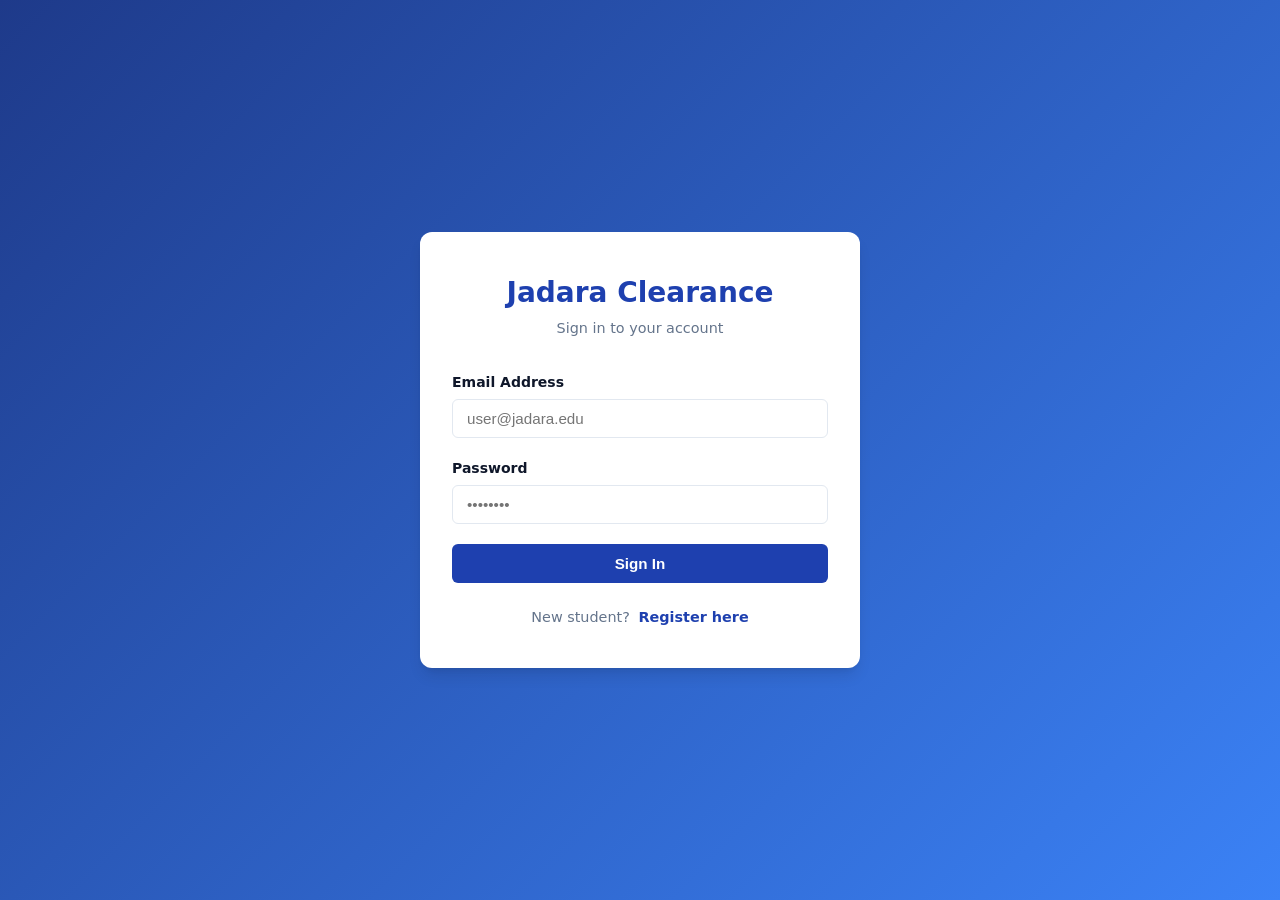
==== frontend/index.html @ dbe35f6b "Initial commit - Jadara Clearance System ASP.NET Core API & Frontend" ====
<!DOCTYPE html>
<html lang="en">
<head>
    <meta charset="UTF-8">
    <meta name="viewport" content="width=device-width, initial-scale=1.0">
    <title>Login — Jadara Clearance System</title>
    <link rel="stylesheet" href="css/style.css">
</head>
<body>
    <div class="auth-wrapper">
        <div class="auth-card">
            <div class="auth-header">
                <h1>Jadara Clearance</h1>
                <p>Sign in to your account</p>
            </div>

            <div id="loginAlert" class="alert alert-danger"></div>

            <form id="loginForm" action="javascript:void(0);" onsubmit="return false;" novalidate>
                <div class="form-group">
                    <label for="email">Email Address</label>
                    <input type="email" id="email" class="form-control" placeholder="user@jadara.edu" required>
                    <div class="invalid-feedback">Please enter a valid email address.</div>
                </div>

                <div class="form-group">
                    <label for="password">Password</label>
                    <input type="password" id="password" class="form-control" placeholder="••••••••" required>
                    <div class="invalid-feedback">Password is required.</div>
                </div>

                <button type="submit" id="loginSubmitBtn" class="btn btn-primary btn-block">
                    Sign In
                </button>
            </form>

            <div style="text-align: center; margin-top: 1.5rem; font-size: 0.9rem;">
                <span style="color: var(--color-text-muted);">New student?</span>
                <a href="register.html" style="color: var(--color-primary); font-weight: 600; text-decoration: none; margin-left: 0.25rem;">
                    Register here
                </a>
            </div>
        </div>
    </div>

    <!-- Scripts -->
    <script src="js/config.js"></script>
    <script src="js/api.js"></script>
    <script src="js/guard.js"></script>
    <script src="js/auth.js"></script>
</body>
</html>
---- frontend/css/style.css ----
/* ==========================================================================
   Jadara Clearance System — Design System & Stylesheet
   ========================================================================== */

:root {
    --color-primary: #1e40af;
    --color-primary-hover: #1d4ed8;
    --color-primary-light: #eff6ff;
    --color-secondary: #475569;
    --color-secondary-hover: #334155;
    
    --color-success: #15803d;
    --color-success-bg: #f0fdf4;
    --color-warning: #b45309;
    --color-warning-bg: #fffbeb;
    --color-danger: #b91c1c;
    --color-danger-bg: #fef2f2;
    --color-info: #0284c7;
    --color-info-bg: #f0f9ff;

    --color-bg: #f8fafc;
    --color-surface: #ffffff;
    --color-border: #e2e8f0;
    --color-text-main: #0f172a;
    --color-text-muted: #64748b;

    --radius-sm: 0.375rem;
    --radius-md: 0.5rem;
    --radius-lg: 0.75rem;
    --shadow-sm: 0 1px 2px 0 rgb(0 0 0 / 0.05);
    --shadow-md: 0 4px 6px -1px rgb(0 0 0 / 0.1), 0 2px 4px -2px rgb(0 0 0 / 0.1);
    --shadow-lg: 0 10px 15px -3px rgb(0 0 0 / 0.1), 0 4px 6px -4px rgb(0 0 0 / 0.1);

    --font-family: system-ui, -apple-system, BlinkMacSystemFont, 'Segoe UI', Roboto, Oxygen, Ubuntu, Cantarell, sans-serif;
}

* {
    box-sizing: border-box;
    margin: 0;
    padding: 0;
}

body {
    font-family: var(--font-family);
    background-color: var(--color-bg);
    color: var(--color-text-main);
    line-height: 1.5;
    min-height: 100vh;
    display: flex;
    flex-direction: column;
}

/* Header & Navbar */
.navbar {
    background-color: var(--color-surface);
    border-bottom: 1px solid var(--color-border);
    padding: 1rem 2rem;
    display: flex;
    justify-content: space-between;
    align-items: center;
    box-shadow: var(--shadow-sm);
}

.navbar-brand {
    font-size: 1.25rem;
    font-weight: 700;
    color: var(--color-primary);
    display: flex;
    align-items: center;
    gap: 0.5rem;
    text-decoration: none;
}

.navbar-user {
    display: flex;
    align-items: center;
    gap: 1rem;
}

.user-info {
    text-align: right;
}

.user-name {
    font-weight: 600;
    font-size: 0.95rem;
}

.user-role {
    font-size: 0.8rem;
    color: var(--color-text-muted);
}

/* Layout Container */
.container {
    width: 100%;
    max-width: 1200px;
    margin: 2rem auto;
    padding: 0 1rem;
    flex: 1;
}

/* Auth Center Container */
.auth-wrapper {
    min-height: 100vh;
    display: flex;
    align-items: center;
    justify-content: center;
    padding: 1.5rem;
    background: linear-gradient(135deg, #1e3a8a 0%, #3b82f6 100%);
}

.auth-card {
    background: var(--color-surface);
    border-radius: var(--radius-lg);
    box-shadow: var(--shadow-lg);
    width: 100%;
    max-width: 440px;
    padding: 2.5rem 2rem;
}

.auth-header {
    text-align: center;
    margin-bottom: 2rem;
}

.auth-header h1 {
    font-size: 1.75rem;
    color: var(--color-primary);
    font-weight: 700;
}

.auth-header p {
    color: var(--color-text-muted);
    font-size: 0.9rem;
    margin-top: 0.25rem;
}

/* Card */
.card {
    background: var(--color-surface);
    border: 1px solid var(--color-border);
    border-radius: var(--radius-md);
    box-shadow: var(--shadow-sm);
    padding: 1.5rem;
    margin-bottom: 1.5rem;
}

.card-title {
    font-size: 1.15rem;
    font-weight: 600;
    margin-bottom: 1rem;
    color: var(--color-text-main);
    display: flex;
    justify-content: space-between;
    align-items: center;
}

/* Forms */
.form-group {
    margin-bottom: 1.25rem;
}

.form-group label {
    display: block;
    font-size: 0.875rem;
    font-weight: 600;
    margin-bottom: 0.375rem;
    color: var(--color-text-main);
}

.form-control {
    width: 100%;
    padding: 0.625rem 0.875rem;
    font-size: 0.95rem;
    border: 1px solid var(--color-border);
    border-radius: var(--radius-sm);
    background-color: var(--color-surface);
    transition: border-color 0.2s, box-shadow 0.2s;
}

.form-control:focus {
    outline: none;
    border-color: var(--color-primary);
    box-shadow: 0 0 0 3px rgba(30, 64, 175, 0.15);
}

.invalid-feedback {
    color: var(--color-danger);
    font-size: 0.8rem;
    margin-top: 0.25rem;
    display: none;
}

.form-control.is-invalid {
    border-color: var(--color-danger);
}

.form-control.is-invalid + .invalid-feedback {
    display: block;
}

/* Buttons */
.btn {
    display: inline-flex;
    align-items: center;
    justify-content: center;
    padding: 0.625rem 1.25rem;
    font-size: 0.95rem;
    font-weight: 600;
    border-radius: var(--radius-sm);
    border: 1px solid transparent;
    cursor: pointer;
    transition: all 0.2s ease-in-out;
    text-decoration: none;
    gap: 0.5rem;
}

.btn:disabled {
    opacity: 0.6;
    cursor: not-allowed;
}

.btn-primary {
    background-color: var(--color-primary);
    color: #ffffff;
}

.btn-primary:hover:not(:disabled) {
    background-color: var(--color-primary-hover);
}

.btn-secondary {
    background-color: var(--color-secondary);
    color: #ffffff;
}

.btn-secondary:hover:not(:disabled) {
    background-color: var(--color-secondary-hover);
}

.btn-danger {
    background-color: var(--color-danger);
    color: #ffffff;
}

.btn-danger:hover:not(:disabled) {
    background-color: #991b1b;
}

.btn-success {
    background-color: var(--color-success);
    color: #ffffff;
}

.btn-success:hover:not(:disabled) {
    background-color: #166534;
}

.btn-outline {
    background-color: transparent;
    border-color: var(--color-border);
    color: var(--color-text-main);
}

.btn-outline:hover:not(:disabled) {
    background-color: var(--color-bg);
}

.btn-block {
    width: 100%;
}

.btn-sm {
    padding: 0.375rem 0.75rem;
    font-size: 0.85rem;
}

/* Badges */
.badge {
    display: inline-block;
    padding: 0.25rem 0.75rem;
    font-size: 0.75rem;
    font-weight: 700;
    border-radius: 9999px;
    text-transform: uppercase;
    letter-spacing: 0.05em;
}

.badge-pending, .badge-warning {
    background-color: var(--color-warning-bg);
    color: var(--color-warning);
    border: 1px solid #fde68a;
}

.badge-completed, .badge-approved, .badge-success {
    background-color: var(--color-success-bg);
    color: var(--color-success);
    border: 1px solid #bbf7d0;
}

.badge-rejected, .badge-danger {
    background-color: var(--color-danger-bg);
    color: var(--color-danger);
    border: 1px solid #fecaca;
}

/* Alert Boxes */
.alert {
    padding: 0.875rem 1rem;
    border-radius: var(--radius-sm);
    margin-bottom: 1rem;
    font-size: 0.9rem;
    display: none;
}

.alert-danger {
    background-color: var(--color-danger-bg);
    color: var(--color-danger);
    border: 1px solid #fecaca;
}

.alert-success {
    background-color: var(--color-success-bg);
    color: var(--color-success);
    border: 1px solid #bbf7d0;
}

.alert-info {
    background-color: var(--color-info-bg);
    color: var(--color-info);
    border: 1px solid #bae6fd;
}

/* Table */
.table-responsive {
    width: 100%;
    overflow-x: auto;
}

.table {
    width: 100%;
    border-collapse: collapse;
    margin-top: 0.5rem;
    font-size: 0.9rem;
}

.table th, .table td {
    padding: 0.75rem 1rem;
    text-align: left;
    border-bottom: 1px solid var(--color-border);
}

.table th {
    background-color: var(--color-bg);
    font-weight: 600;
    color: var(--color-text-muted);
}

.table tbody tr:hover {
    background-color: #f1f5f9;
}

/* Progress Stepper */
.stepper {
    display: flex;
    flex-direction: column;
    gap: 1rem;
    margin-top: 1rem;
}

.step-card {
    display: flex;
    align-items: center;
    justify-content: space-between;
    padding: 1rem 1.25rem;
    background: var(--color-surface);
    border: 1px solid var(--color-border);
    border-radius: var(--radius-sm);
    box-shadow: var(--shadow-sm);
}

.step-info {
    display: flex;
    flex-direction: column;
}

.step-dept {
    font-weight: 700;
    font-size: 1rem;
}

.step-meta {
    font-size: 0.8rem;
    color: var(--color-text-muted);
    margin-top: 0.25rem;
}

/* Modal */
.modal-backdrop {
    position: fixed;
    top: 0;
    left: 0;
    width: 100vw;
    height: 100vh;
    background: rgba(15, 23, 42, 0.5);
    display: none;
    align-items: center;
    justify-content: center;
    z-index: 1000;
}

.modal-backdrop.active {
    display: flex;
}

.modal-content {
    background: var(--color-surface);
    border-radius: var(--radius-md);
    box-shadow: var(--shadow-lg);
    width: 100%;
    max-width: 500px;
    padding: 1.5rem;
    position: relative;
}

.modal-header {
    display: flex;
    justify-content: space-between;
    align-items: center;
    margin-bottom: 1rem;
    border-bottom: 1px solid var(--color-border);
    padding-bottom: 0.75rem;
}

.modal-title {
    font-size: 1.15rem;
    font-weight: 700;
}

.modal-close {
    background: none;
    border: none;
    font-size: 1.5rem;
    cursor: pointer;
    color: var(--color-text-muted);
}

.modal-footer {
    display: flex;
    justify-content: flex-end;
    gap: 0.75rem;
    margin-top: 1.5rem;
    padding-top: 0.75rem;
    border-top: 1px solid var(--color-border);
}

/* Toast */
.toast-container {
    position: fixed;
    bottom: 1.5rem;
    right: 1.5rem;
    z-index: 1100;
    display: flex;
    flex-direction: column;
    gap: 0.5rem;
}

.toast {
    background: var(--color-text-main);
    color: #ffffff;
    padding: 0.75rem 1.25rem;
    border-radius: var(--radius-sm);
    box-shadow: var(--shadow-md);
    font-size: 0.9rem;
    animation: fadeIn 0.3s ease;
}

/* Filter Bar */
.filter-bar {
    display: flex;
    flex-wrap: wrap;
    gap: 1rem;
    align-items: flex-end;
    margin-bottom: 1.5rem;
    background: var(--color-surface);
    padding: 1rem;
    border: 1px solid var(--color-border);
    border-radius: var(--radius-md);
}

.filter-group {
    flex: 1;
    min-width: 150px;
}

.filter-group label {
    font-size: 0.8rem;
    font-weight: 600;
    display: block;
    margin-bottom: 0.25rem;
}

/* Pagination */
.pagination {
    display: flex;
    justify-content: space-between;
    align-items: center;
    margin-top: 1.5rem;
}

.pagination-info {
    font-size: 0.875rem;
    color: var(--color-text-muted);
}

.pagination-controls {
    display: flex;
    gap: 0.5rem;
}

/* Loading Spinner */
.spinner {
    width: 1rem;
    height: 1rem;
    border: 2px solid rgba(255, 255, 255, 0.3);
    border-radius: 50%;
    border-top-color: #ffffff;
    animation: spin 0.8s linear infinite;
}

@keyframes spin {
    to { transform: rotate(360deg); }
}

@keyframes fadeIn {
    from { opacity: 0; transform: translateY(10px); }
    to { opacity: 1; transform: translateY(0); }
}

/* Responsive Media Queries */
@media (max-width: 768px) {
    .navbar {
        padding: 1rem;
        flex-direction: column;
        gap: 0.75rem;
        text-align: center;
    }
    .user-info {
        text-align: center;
    }
    .filter-bar {
        flex-direction: column;
        align-items: stretch;
    }
    .table-responsive {
        border: 0;
    }
}
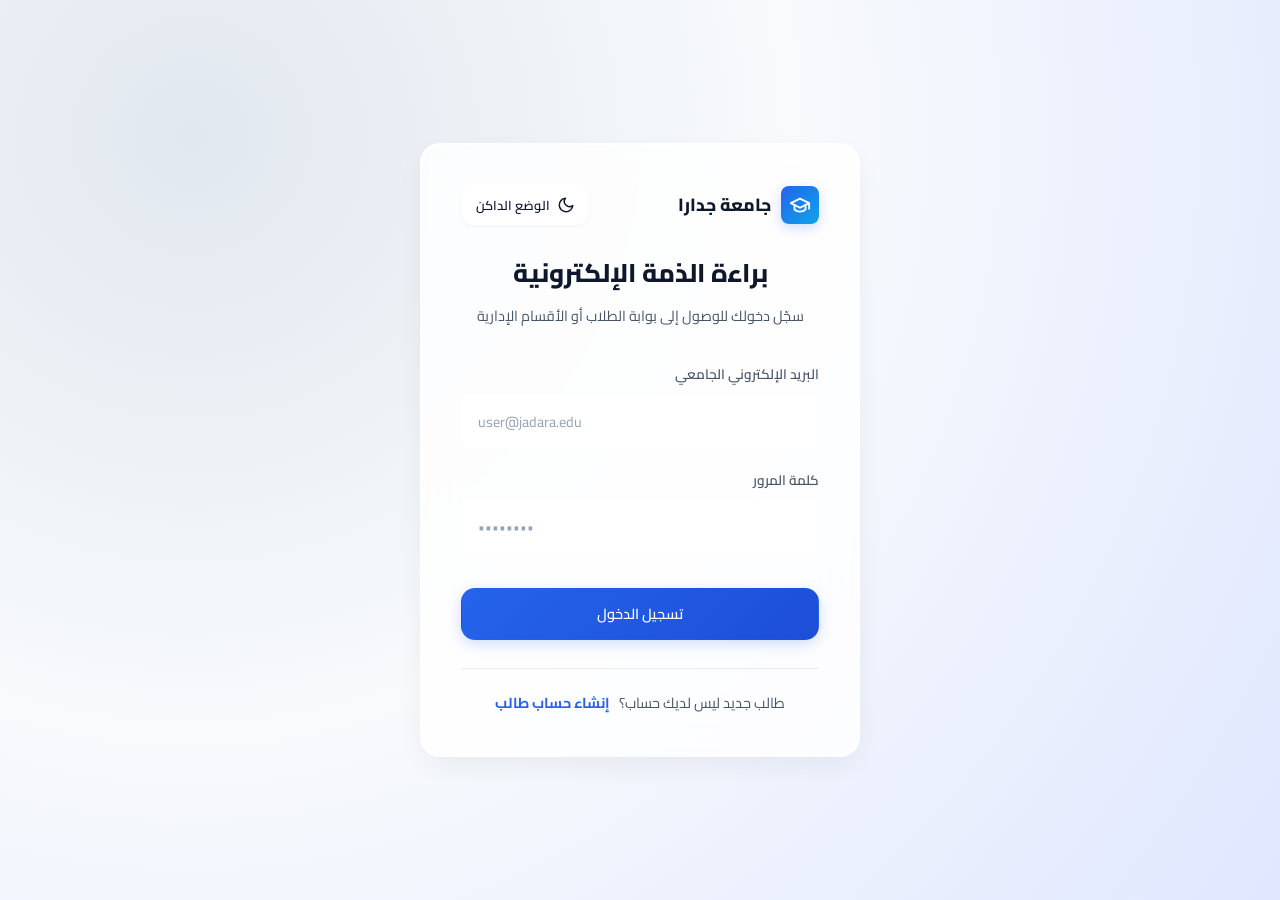
==== commit 1e710d73: "Implement enterprise security hardening, Rate Limiting, OWASP headers, and Glassmorphic UI Design Sy" ====
--- a/frontend/index.html
+++ b/frontend/index.html
@@ -1,43 +1,59 @@
 <!DOCTYPE html>
-<html lang="en">
+<html lang="ar" dir="rtl">
 <head>
     <meta charset="UTF-8">
     <meta name="viewport" content="width=device-width, initial-scale=1.0">
-    <title>Login — Jadara Clearance System</title>
+    <title>تسجيل الدخول — نظام براءة الذمة المركزية | جامعة جدارا</title>
     <link rel="stylesheet" href="css/style.css">
+    <script src="js/theme.js"></script>
 </head>
 <body>
     <div class="auth-wrapper">
         <div class="auth-card">
-            <div class="auth-header">
-                <h1>Jadara Clearance</h1>
-                <p>Sign in to your account</p>
+            <div style="display: flex; justify-content: space-between; align-items: center; margin-bottom: 1.5rem;">
+                <div style="display: flex; align-items: center; gap: 0.65rem;">
+                    <div class="brand-icon">
+                        <svg width="22" height="22" viewBox="0 0 24 24" fill="none" stroke="currentColor" stroke-width="2" stroke-linecap="round" stroke-linejoin="round">
+                            <path d="M22 10v6M2 10l10-5 10 5-10 5z"></path>
+                            <path d="M6 12v5c3 3 9 3 12 0v-5"></path>
+                        </svg>
+                    </div>
+                    <span style="font-weight: 800; font-size: 1.1rem; color: var(--text-main);">جامعة جدارا</span>
+                </div>
+                <button type="button" class="theme-toggle-btn" onclick="window.toggleTheme()">
+                    <!-- Updated by theme.js -->
+                </button>
             </div>
 
-            <div id="loginAlert" class="alert alert-danger"></div>
+            <div class="auth-header">
+                <h1 class="auth-title">براءة الذمة الإلكترونية</h1>
+                <p class="auth-subtitle">سجّل دخولك للوصول إلى بوابة الطلاب أو الأقسام الإدارية</p>
+            </div>
+
+            <div id="loginAlert" style="display: none; padding: 0.85rem; border-radius: var(--radius-sm); margin-bottom: 1.25rem; font-size: 0.88rem; font-weight: 600;" class="badge-danger"></div>
 
             <form id="loginForm" action="javascript:void(0);" onsubmit="return false;" novalidate>
                 <div class="form-group">
-                    <label for="email">Email Address</label>
-                    <input type="email" id="email" class="form-control" placeholder="user@jadara.edu" required>
-                    <div class="invalid-feedback">Please enter a valid email address.</div>
+                    <label for="email">البريد الإلكتروني الجامعي</label>
+                    <input type="email" id="email" class="form-control" placeholder="user@jadara.edu" required autocomplete="email" style="direction: ltr; text-align: left;">
+                    <div class="invalid-feedback" style="display: none; color: var(--danger-text); font-size: 0.8rem; margin-top: 0.25rem;">يرجى إدخال بريد إلكتروني صحيح.</div>
                 </div>
 
                 <div class="form-group">
-                    <label for="password">Password</label>
-                    <input type="password" id="password" class="form-control" placeholder="••••••••" required>
-                    <div class="invalid-feedback">Password is required.</div>
+                    <label for="password">كلمة المرور</label>
+                    <input type="password" id="password" class="form-control" placeholder="••••••••" required autocomplete="current-password" style="direction: ltr; text-align: left;">
+                    <div class="invalid-feedback" style="display: none; color: var(--danger-text); font-size: 0.8rem; margin-top: 0.25rem;">كلمة المرور مطلوبة.</div>
                 </div>
 
-                <button type="submit" id="loginSubmitBtn" class="btn btn-primary btn-block">
-                    Sign In
+                <button type="submit" id="loginSubmitBtn" class="btn btn-primary" style="width: 100%; margin-top: 1rem;">
+                    تسجيل الدخول
                 </button>
             </form>
 
-            <div style="text-align: center; margin-top: 1.5rem; font-size: 0.9rem;">
-                <span style="color: var(--color-text-muted);">New student?</span>
-                <a href="register.html" style="color: var(--color-primary); font-weight: 600; text-decoration: none; margin-left: 0.25rem;">
-                    Register here
+            <div style="text-align: center; margin-top: 1.75rem; font-size: 0.9rem; border-top: 1px solid var(--glass-border-subtle); padding-top: 1.25rem;">
+                <span style="color: var(--text-muted);">طالب جديد ليس لديك حساب؟</span>
+                <a href="register.html" style="color: var(--primary); font-weight: 700; text-decoration: none; margin-right: 0.35rem;">
+                    إنشاء حساب طالب
                 </a>
             </div>
         </div>
--- a/frontend/css/style.css
+++ b/frontend/css/style.css
@@ -1,122 +1,660 @@
 /* ==========================================================================
-   Jadara Clearance System — Design System & Stylesheet
+   JADARA CLEARANCE SYSTEM — ENTERPRISE DESIGN SYSTEM (نظام براءة الذمة المركزية)
+   Version: 3.0.0 (Production-Ready, Soft Glassmorphism, Dark/Light Mode)
    ========================================================================== */
 
+/* 1. TYPOGRAPHY & EXTERNAL FONTS */
+@import url('https://fonts.googleapis.com/css2?family=Cairo:wght@400;500;600;700;800&family=Inter:wght@400;500;600;700&display=swap');
+
+/* 2. DESIGN TOKENS & THEMING (CSS VARIABLES) */
 :root {
-    --color-primary: #1e40af;
-    --color-primary-hover: #1d4ed8;
-    --color-primary-light: #eff6ff;
-    --color-secondary: #475569;
-    --color-secondary-hover: #334155;
+    /* Color Palette - Light Mode */
+    --primary: #2563eb;
+    --primary-hover: #1d4ed8;
+    --primary-glow: rgba(37, 99, 235, 0.22);
+    --primary-surface: rgba(37, 99, 235, 0.06);
     
-    --color-success: #15803d;
-    --color-success-bg: #f0fdf4;
-    --color-warning: #b45309;
-    --color-warning-bg: #fffbeb;
-    --color-danger: #b91c1c;
-    --color-danger-bg: #fef2f2;
-    --color-info: #0284c7;
-    --color-info-bg: #f0f9ff;
-
-    --color-bg: #f8fafc;
-    --color-surface: #ffffff;
-    --color-border: #e2e8f0;
-    --color-text-main: #0f172a;
-    --color-text-muted: #64748b;
-
-    --radius-sm: 0.375rem;
-    --radius-md: 0.5rem;
-    --radius-lg: 0.75rem;
-    --shadow-sm: 0 1px 2px 0 rgb(0 0 0 / 0.05);
-    --shadow-md: 0 4px 6px -1px rgb(0 0 0 / 0.1), 0 2px 4px -2px rgb(0 0 0 / 0.1);
-    --shadow-lg: 0 10px 15px -3px rgb(0 0 0 / 0.1), 0 4px 6px -4px rgb(0 0 0 / 0.1);
-
-    --font-family: system-ui, -apple-system, BlinkMacSystemFont, 'Segoe UI', Roboto, Oxygen, Ubuntu, Cantarell, sans-serif;
-}
-
-* {
+    --secondary: #0ea5e9;
+    --secondary-hover: #0284c7;
+
+    /* Neutrals & Surfaces */
+    --bg-base: #f8fafc;
+    --bg-gradient: radial-gradient(circle at 15% 15%, #e2e8f0 0%, #f8fafc 45%, #e0e7ff 100%);
+    --glass-bg: rgba(255, 255, 255, 0.78);
+    --glass-card: rgba(255, 255, 255, 0.82);
+    --glass-card-hover: rgba(255, 255, 255, 0.94);
+    --glass-border: rgba(255, 255, 255, 0.95);
+    --glass-border-subtle: rgba(203, 213, 225, 0.45);
+    
+    /* Typography Colors */
+    --text-main: #0f172a;
+    --text-muted: #475569;
+    --text-subtle: #94a3b8;
+    
+    /* Semantic Badges & States */
+    --success-bg: rgba(16, 185, 129, 0.12);
+    --success-text: #059669;
+    --success-border: rgba(16, 185, 129, 0.3);
+
+    --danger-bg: rgba(239, 68, 68, 0.12);
+    --danger-text: #dc2626;
+    --danger-border: rgba(239, 68, 68, 0.3);
+
+    --warning-bg: rgba(245, 158, 11, 0.12);
+    --warning-text: #d97706;
+    --warning-border: rgba(245, 158, 11, 0.3);
+
+    /* Elevations & Shadows */
+    --shadow-sm: 0 2px 4px rgba(15, 23, 42, 0.04);
+    --shadow-glass: 0 10px 30px -5px rgba(15, 23, 42, 0.07), 0 0 0 1px rgba(255, 255, 255, 0.6) inset;
+    --shadow-lg: 0 20px 35px -10px rgba(15, 23, 42, 0.12);
+
+    /* Dimensions */
+    --radius-sm: 8px;
+    --radius-md: 14px;
+    --radius-lg: 20px;
+    --sidebar-width: 270px;
+    --glass-blur: blur(16px);
+}
+
+/* Dark Mode Tokens */
+[data-theme="dark"] {
+    --primary: #3b82f6;
+    --primary-hover: #60a5fa;
+    --primary-glow: rgba(59, 130, 246, 0.35);
+    --primary-surface: rgba(59, 130, 246, 0.12);
+
+    --secondary: #38bdf8;
+    --secondary-hover: #7dd3fc;
+
+    /* Dark Neutrals & Surfaces */
+    --bg-base: #090d16;
+    --bg-gradient: radial-gradient(circle at 10% 10%, #172554 0%, #090d16 50%, #030712 100%);
+    --glass-bg: rgba(15, 23, 42, 0.82);
+    --glass-card: rgba(17, 24, 39, 0.78);
+    --glass-card-hover: rgba(30, 41, 59, 0.88);
+    --glass-border: rgba(255, 255, 255, 0.12);
+    --glass-border-subtle: rgba(255, 255, 255, 0.06);
+
+    /* Dark Typography */
+    --text-main: #f8fafc;
+    --text-muted: #cbd5e1;
+    --text-subtle: #64748b;
+
+    /* Dark Semantic States */
+    --success-bg: rgba(16, 185, 129, 0.18);
+    --success-text: #34d399;
+    --success-border: rgba(16, 185, 129, 0.35);
+
+    --danger-bg: rgba(239, 68, 68, 0.18);
+    --danger-text: #f87171;
+    --danger-border: rgba(239, 68, 68, 0.35);
+
+    --warning-bg: rgba(245, 158, 11, 0.18);
+    --warning-text: #fbbf24;
+    --warning-border: rgba(245, 158, 11, 0.35);
+
+    /* Dark Shadows */
+    --shadow-sm: 0 2px 4px rgba(0, 0, 0, 0.4);
+    --shadow-glass: 0 12px 36px -4px rgba(0, 0, 0, 0.5), 0 0 0 1px rgba(255, 255, 255, 0.08) inset;
+    --shadow-lg: 0 25px 45px -12px rgba(0, 0, 0, 0.7);
+}
+
+/* 3. BASE RESET & ACCESSIBILITY */
+*, *::before, *::after {
     box-sizing: border-box;
     margin: 0;
     padding: 0;
 }
 
+html {
+    font-size: 16px;
+    scroll-behavior: smooth;
+}
+
 body {
-    font-family: var(--font-family);
-    background-color: var(--color-bg);
-    color: var(--color-text-main);
-    line-height: 1.5;
+    background: var(--bg-base);
+    background-image: var(--bg-gradient);
+    background-attachment: fixed;
+    color: var(--text-main);
+    font-family: 'Cairo', 'Inter', system-ui, -apple-system, sans-serif;
     min-height: 100vh;
     display: flex;
     flex-direction: column;
-}
-
-/* Header & Navbar */
+    direction: rtl; /* Arabic-first university system */
+    text-align: right;
+    -webkit-font-smoothing: antialiased;
+    -moz-osx-font-smoothing: grayscale;
+    transition: background-color 0.3s ease, color 0.3s ease;
+}
+
+/* Focus states for keyboard navigation */
+a:focus-visible, button:focus-visible, input:focus-visible, select:focus-visible {
+    outline: 2px solid var(--primary);
+    outline-offset: 3px;
+}
+
+/* 4. MODERN GLASSMORPHIC NAVBAR */
 .navbar {
-    background-color: var(--color-surface);
-    border-bottom: 1px solid var(--color-border);
-    padding: 1rem 2rem;
+    background: var(--glass-bg);
+    backdrop-filter: var(--glass-blur);
+    -webkit-backdrop-filter: var(--glass-blur);
+    border-bottom: 1px solid var(--glass-border);
+    padding: 0.85rem 2rem;
     display: flex;
     justify-content: space-between;
     align-items: center;
+    position: sticky;
+    top: 0;
+    z-index: 50;
     box-shadow: var(--shadow-sm);
+    transition: all 0.3s ease;
 }
 
 .navbar-brand {
+    display: flex;
+    align-items: center;
+    gap: 0.75rem;
+    font-weight: 800;
     font-size: 1.25rem;
+    color: var(--text-main);
+    text-decoration: none;
+    transition: transform 0.2s ease;
+}
+
+.navbar-brand:hover {
+    transform: translateY(-1px);
+}
+
+.brand-icon {
+    width: 38px;
+    height: 38px;
+    background: linear-gradient(135deg, var(--primary) 0%, var(--secondary) 100%);
+    border-radius: var(--radius-sm);
+    display: flex;
+    align-items: center;
+    justify-content: center;
+    color: #ffffff;
+    box-shadow: 0 4px 12px var(--primary-glow);
+}
+
+.user-info-bar {
+    display: flex;
+    align-items: center;
+    gap: 1.25rem;
+}
+
+.user-details {
+    display: flex;
+    flex-direction: column;
+    align-items: flex-end;
+}
+
+.user-name {
     font-weight: 700;
-    color: var(--color-primary);
-    display: flex;
-    align-items: center;
+    font-size: 0.9rem;
+    color: var(--text-main);
+}
+
+.user-role {
+    font-size: 0.75rem;
+    color: var(--text-subtle);
+    font-weight: 500;
+}
+
+/* Theme Toggle Button */
+.theme-toggle-btn {
+    background: var(--glass-card);
+    border: 1px solid var(--glass-border);
+    color: var(--text-main);
+    padding: 0.45rem 0.85rem;
+    border-radius: var(--radius-md);
+    cursor: pointer;
+    font-family: inherit;
+    font-size: 0.8rem;
+    font-weight: 600;
+    display: inline-flex;
+    align-items: center;
+    gap: 0.45rem;
+    transition: all 0.25s cubic-bezier(0.4, 0, 0.2, 1);
+    box-shadow: var(--shadow-sm);
+}
+
+.theme-toggle-btn:hover {
+    background: var(--primary-surface);
+    border-color: var(--primary);
+    transform: translateY(-1px);
+}
+
+/* 5. APPLICATION LAYOUT */
+.app-layout {
+    display: grid;
+    grid-template-columns: var(--sidebar-width) 1fr;
+    flex: 1;
+    min-height: calc(100vh - 65px);
+}
+
+.sidebar {
+    background: var(--glass-bg);
+    backdrop-filter: var(--glass-blur);
+    -webkit-backdrop-filter: var(--glass-blur);
+    border-left: 1px solid var(--glass-border);
+    padding: 1.75rem 1.25rem;
+    display: flex;
+    flex-direction: column;
+    gap: 1.5rem;
+}
+
+.nav-list {
+    list-style: none;
+    display: flex;
+    flex-direction: column;
+    gap: 0.45rem;
+}
+
+.nav-link {
+    display: flex;
+    align-items: center;
+    gap: 0.85rem;
+    padding: 0.8rem 1.1rem;
+    border-radius: var(--radius-md);
+    color: var(--text-muted);
+    text-decoration: none;
+    font-weight: 600;
+    font-size: 0.9rem;
+    cursor: pointer;
+    transition: all 0.25s cubic-bezier(0.4, 0, 0.2, 1);
+    border: 1px solid transparent;
+}
+
+.nav-link:hover:not(.active) {
+    background: var(--primary-surface);
+    color: var(--primary);
+    border-color: var(--glass-border-subtle);
+    transform: translateX(-3px);
+}
+
+.nav-link.active {
+    background: linear-gradient(135deg, var(--primary) 0%, var(--secondary) 100%);
+    color: #ffffff;
+    box-shadow: 0 4px 15px var(--primary-glow);
+    border-color: transparent;
+}
+
+.main-content {
+    padding: 2.25rem;
+    overflow-y: auto;
+}
+
+/* 6. GLASSMORPHIC CARDS & SECTIONS */
+.card {
+    background: var(--glass-card);
+    backdrop-filter: var(--glass-blur);
+    -webkit-backdrop-filter: var(--glass-blur);
+    border: 1px solid var(--glass-border);
+    border-radius: var(--radius-lg);
+    padding: 1.75rem;
+    box-shadow: var(--shadow-glass);
+    margin-bottom: 1.75rem;
+    transition: all 0.3s cubic-bezier(0.4, 0, 0.2, 1);
+}
+
+.card:hover {
+    box-shadow: var(--shadow-lg);
+    border-color: rgba(255, 255, 255, 0.3);
+}
+
+.card-header {
+    display: flex;
+    justify-content: space-between;
+    align-items: center;
+    margin-bottom: 1.25rem;
+    border-bottom: 1px solid var(--glass-border-subtle);
+    padding-bottom: 0.85rem;
+}
+
+.card-title {
+    font-size: 1.15rem;
+    font-weight: 700;
+    color: var(--text-main);
+    display: flex;
+    align-items: center;
+    gap: 0.6rem;
+}
+
+.card-subtitle {
+    font-size: 0.85rem;
+    color: var(--text-muted);
+}
+
+/* 7. DATA TABLES & RESPONSIVE DATA CARDS */
+.table-wrapper {
+    width: 100%;
+    overflow-x: auto;
+    border-radius: var(--radius-md);
+    border: 1px solid var(--glass-border-subtle);
+}
+
+table.data-table {
+    width: 100%;
+    border-collapse: separate;
+    border-spacing: 0;
+    text-align: right;
+    font-size: 0.9rem;
+}
+
+table.data-table th {
+    background: var(--primary-surface);
+    color: var(--text-muted);
+    font-weight: 700;
+    padding: 1rem 1.25rem;
+    border-bottom: 1px solid var(--glass-border);
+    white-space: nowrap;
+}
+
+table.data-table td {
+    padding: 1rem 1.25rem;
+    border-bottom: 1px solid var(--glass-border-subtle);
+    color: var(--text-main);
+    transition: background 0.15s ease;
+}
+
+table.data-table tbody tr:last-child td {
+    border-bottom: none;
+}
+
+table.data-table tbody tr:hover td {
+    background: var(--primary-surface);
+}
+
+/* 8. FORM ELEMENTS & INTERACTION */
+.form-group {
+    display: flex;
+    flex-direction: column;
+    gap: 0.45rem;
+    margin-bottom: 1.2rem;
+}
+
+.form-group label {
+    font-size: 0.85rem;
+    font-weight: 600;
+    color: var(--text-muted);
+}
+
+.form-control {
+    background: var(--glass-card);
+    border: 1px solid var(--glass-border);
+    border-radius: var(--radius-sm);
+    padding: 0.75rem 1rem;
+    font-size: 0.9rem;
+    font-family: inherit;
+    color: var(--text-main);
+    outline: none;
+    transition: all 0.25s ease;
+}
+
+.form-control:focus {
+    border-color: var(--primary);
+    box-shadow: 0 0 0 4px var(--primary-glow);
+    background: var(--glass-card-hover);
+}
+
+.form-control::placeholder {
+    color: var(--text-subtle);
+}
+
+/* 9. BUTTONS & MICRO-INTERACTIONS */
+.btn {
+    padding: 0.7rem 1.35rem;
+    border-radius: var(--radius-md);
+    font-weight: 600;
+    font-size: 0.9rem;
+    font-family: inherit;
+    cursor: pointer;
+    border: 1px solid transparent;
+    display: inline-flex;
+    align-items: center;
+    justify-content: center;
+    gap: 0.55rem;
+    transition: all 0.25s cubic-bezier(0.4, 0, 0.2, 1);
+    box-shadow: var(--shadow-sm);
+}
+
+.btn:active {
+    transform: scale(0.98);
+}
+
+.btn-primary {
+    background: linear-gradient(135deg, var(--primary) 0%, var(--primary-hover) 100%);
+    color: #ffffff;
+    box-shadow: 0 4px 14px var(--primary-glow);
+}
+
+.btn-primary:hover {
+    box-shadow: 0 6px 20px var(--primary-glow);
+    transform: translateY(-1px);
+}
+
+.btn-outline {
+    background: var(--glass-card);
+    border-color: var(--glass-border);
+    color: var(--text-main);
+}
+
+.btn-outline:hover {
+    background: var(--primary-surface);
+    border-color: var(--primary);
+    color: var(--primary);
+    transform: translateY(-1px);
+}
+
+.btn-danger {
+    background: linear-gradient(135deg, #ef4444 0%, #dc2626 100%);
+    color: #ffffff;
+    box-shadow: 0 4px 14px rgba(239, 68, 68, 0.25);
+}
+
+.btn-danger:hover {
+    transform: translateY(-1px);
+    box-shadow: 0 6px 20px rgba(239, 68, 68, 0.35);
+}
+
+.btn-success {
+    background: linear-gradient(135deg, #10b981 0%, #059669 100%);
+    color: #ffffff;
+    box-shadow: 0 4px 14px rgba(16, 185, 129, 0.25);
+}
+
+.btn-success:hover {
+    transform: translateY(-1px);
+    box-shadow: 0 6px 20px rgba(16, 185, 129, 0.35);
+}
+
+/* 10. BADGES & STATUS PILLS */
+.badge {
+    padding: 0.35rem 0.85rem;
+    border-radius: 9999px;
+    font-size: 0.78rem;
+    font-weight: 700;
+    display: inline-flex;
+    align-items: center;
+    gap: 0.35rem;
+    border: 1px solid transparent;
+}
+
+.badge-success {
+    background: var(--success-bg);
+    color: var(--success-text);
+    border-color: var(--success-border);
+}
+
+.badge-danger {
+    background: var(--danger-bg);
+    color: var(--danger-text);
+    border-color: var(--danger-border);
+}
+
+.badge-warning {
+    background: var(--warning-bg);
+    color: var(--warning-text);
+    border-color: var(--warning-border);
+}
+
+/* 11. PROGRESS STEPPER (STUDENT DASHBOARD) */
+.stepper-container {
+    display: grid;
+    grid-template-columns: repeat(auto-fit, minmax(200px, 1fr));
+    gap: 1.25rem;
+    margin: 1.5rem 0;
+}
+
+.step-card {
+    background: var(--glass-card);
+    border: 1px solid var(--glass-border);
+    border-radius: var(--radius-md);
+    padding: 1.25rem;
+    display: flex;
+    flex-direction: column;
     gap: 0.5rem;
-    text-decoration: none;
-}
-
-.navbar-user {
-    display: flex;
-    align-items: center;
-    gap: 1rem;
-}
-
-.user-info {
-    text-align: right;
-}
-
-.user-name {
+    transition: all 0.25s ease;
+    box-shadow: var(--shadow-sm);
+}
+
+.step-card:hover {
+    transform: translateY(-2px);
+    border-color: var(--primary);
+}
+
+.step-header {
+    display: flex;
+    justify-content: space-between;
+    align-items: center;
+}
+
+.step-title {
+    font-weight: 700;
+    font-size: 0.95rem;
+    color: var(--text-main);
+}
+
+/* 12. CERTIFICATE BANNER (GOLD / VERIFIED HASH) */
+.certificate-banner {
+    background: linear-gradient(135deg, rgba(245, 158, 11, 0.12) 0%, rgba(217, 119, 6, 0.05) 100%);
+    border: 1px solid rgba(245, 158, 11, 0.35);
+    border-radius: var(--radius-lg);
+    padding: 1.75rem;
+    display: flex;
+    align-items: center;
+    justify-content: space-between;
+    gap: 1.5rem;
+    box-shadow: 0 8px 25px rgba(245, 158, 11, 0.1);
+}
+
+.hash-code {
+    font-family: monospace;
+    background: rgba(15, 23, 42, 0.08);
+    padding: 0.35rem 0.65rem;
+    border-radius: var(--radius-sm);
+    font-size: 0.85rem;
+    direction: ltr;
+    display: inline-block;
+    color: var(--text-main);
+}
+
+[data-theme="dark"] .hash-code {
+    background: rgba(255, 255, 255, 0.1);
+}
+
+/* 13. TOAST NOTIFICATIONS */
+.toast-container {
+    position: fixed;
+    bottom: 2rem;
+    left: 2rem;
+    z-index: 1000;
+    display: flex;
+    flex-direction: column;
+    gap: 0.75rem;
+}
+
+.toast {
+    background: var(--glass-card);
+    backdrop-filter: var(--glass-blur);
+    border: 1px solid var(--glass-border);
+    padding: 0.9rem 1.4rem;
+    border-radius: var(--radius-md);
+    box-shadow: var(--shadow-lg);
+    color: var(--text-main);
+    display: flex;
+    align-items: center;
+    gap: 0.75rem;
+    font-size: 0.9rem;
     font-weight: 600;
-    font-size: 0.95rem;
-}
-
-.user-role {
-    font-size: 0.8rem;
-    color: var(--color-text-muted);
-}
-
-/* Layout Container */
-.container {
-    width: 100%;
-    max-width: 1200px;
-    margin: 2rem auto;
-    padding: 0 1rem;
-    flex: 1;
-}
-
-/* Auth Center Container */
+    animation: toastSlide 0.3s cubic-bezier(0.16, 1, 0.3, 1);
+}
+
+.toast.toast-success { border-left: 4px solid var(--success-text); }
+.toast.toast-error { border-left: 4px solid var(--danger-text); }
+.toast.toast-info { border-left: 4px solid var(--primary); }
+
+@keyframes toastSlide {
+    from { opacity: 0; transform: translateY(20px); }
+    to { opacity: 1; transform: translateY(0); }
+}
+
+/* 14. MODAL SYSTEM */
+.modal-backdrop {
+    position: fixed;
+    top: 0; left: 0; right: 0; bottom: 0;
+    background: rgba(15, 23, 42, 0.6);
+    backdrop-filter: blur(8px);
+    display: none;
+    justify-content: center;
+    align-items: center;
+    z-index: 100;
+    animation: fadeIn 0.2s ease;
+}
+
+.modal {
+    background: var(--glass-card);
+    backdrop-filter: var(--glass-blur);
+    border: 1px solid var(--glass-border);
+    border-radius: var(--radius-lg);
+    width: 90%;
+    max-width: 500px;
+    padding: 2rem;
+    box-shadow: var(--shadow-lg);
+    animation: modalPop 0.25s cubic-bezier(0.16, 1, 0.3, 1);
+}
+
+@keyframes modalPop {
+    from { opacity: 0; transform: scale(0.95); }
+    to { opacity: 1; transform: scale(1); }
+}
+
+@keyframes fadeIn {
+    from { opacity: 0; }
+    to { opacity: 1; }
+}
+
+/* 15. AUTHENTICATION PAGES (LOGIN / REGISTER CARDS) */
 .auth-wrapper {
     min-height: 100vh;
     display: flex;
     align-items: center;
     justify-content: center;
     padding: 1.5rem;
-    background: linear-gradient(135deg, #1e3a8a 0%, #3b82f6 100%);
 }
 
 .auth-card {
-    background: var(--color-surface);
+    background: var(--glass-card);
+    backdrop-filter: var(--glass-blur);
+    -webkit-backdrop-filter: var(--glass-blur);
+    border: 1px solid var(--glass-border);
     border-radius: var(--radius-lg);
-    box-shadow: var(--shadow-lg);
     width: 100%;
     max-width: 440px;
-    padding: 2.5rem 2rem;
+    padding: 2.5rem;
+    box-shadow: var(--shadow-glass);
 }
 
 .auth-header {
@@ -124,436 +662,133 @@
     margin-bottom: 2rem;
 }
 
-.auth-header h1 {
-    font-size: 1.75rem;
-    color: var(--color-primary);
+.auth-title {
+    font-size: 1.6rem;
+    font-weight: 800;
+    color: var(--text-main);
+    margin-bottom: 0.35rem;
+}
+
+.auth-subtitle {
+    font-size: 0.9rem;
+    color: var(--text-muted);
+}
+
+/* 16. ANIMATED STATUS MATRIX FOOTER */
+.animated-matrix-bar {
+    background: var(--glass-bg);
+    backdrop-filter: var(--glass-blur);
+    border-top: 1px solid var(--glass-border);
+    padding: 0.65rem 2rem;
+    display: flex;
+    align-items: center;
+    justify-content: space-between;
+    position: sticky;
+    bottom: 0;
+    z-index: 40;
+}
+
+.dot-matrix-container {
+    display: flex;
+    align-items: center;
+    gap: 8px;
+}
+
+.matrix-dot {
+    width: 8px;
+    height: 8px;
+    border-radius: 50%;
+    background-color: var(--primary);
+    box-shadow: 0 0 10px var(--primary);
+    animation: dotPulse 1.4s infinite ease-in-out alternate;
+}
+
+.matrix-dot:nth-child(1) { animation-delay: 0.0s; }
+.matrix-dot:nth-child(2) { animation-delay: 0.2s; }
+.matrix-dot:nth-child(3) { animation-delay: 0.4s; }
+.matrix-dot:nth-child(4) { animation-delay: 0.6s; }
+
+@keyframes dotPulse {
+    0% { transform: scale(0.65); opacity: 0.3; }
+    100% { transform: scale(1.3); opacity: 1; }
+}
+
+.engine-status-text {
+    font-size: 0.8rem;
     font-weight: 700;
-}
-
-.auth-header p {
-    color: var(--color-text-muted);
-    font-size: 0.9rem;
-    margin-top: 0.25rem;
-}
-
-/* Card */
-.card {
-    background: var(--color-surface);
-    border: 1px solid var(--color-border);
-    border-radius: var(--radius-md);
-    box-shadow: var(--shadow-sm);
-    padding: 1.5rem;
-    margin-bottom: 1.5rem;
-}
-
-.card-title {
-    font-size: 1.15rem;
-    font-weight: 600;
-    margin-bottom: 1rem;
-    color: var(--color-text-main);
-    display: flex;
-    justify-content: space-between;
-    align-items: center;
-}
-
-/* Forms */
-.form-group {
-    margin-bottom: 1.25rem;
-}
-
-.form-group label {
-    display: block;
-    font-size: 0.875rem;
-    font-weight: 600;
-    margin-bottom: 0.375rem;
-    color: var(--color-text-main);
-}
-
-.form-control {
-    width: 100%;
-    padding: 0.625rem 0.875rem;
-    font-size: 0.95rem;
-    border: 1px solid var(--color-border);
-    border-radius: var(--radius-sm);
-    background-color: var(--color-surface);
-    transition: border-color 0.2s, box-shadow 0.2s;
-}
-
-.form-control:focus {
-    outline: none;
-    border-color: var(--color-primary);
-    box-shadow: 0 0 0 3px rgba(30, 64, 175, 0.15);
-}
-
-.invalid-feedback {
-    color: var(--color-danger);
-    font-size: 0.8rem;
-    margin-top: 0.25rem;
-    display: none;
-}
-
-.form-control.is-invalid {
-    border-color: var(--color-danger);
-}
-
-.form-control.is-invalid + .invalid-feedback {
-    display: block;
-}
-
-/* Buttons */
-.btn {
-    display: inline-flex;
-    align-items: center;
-    justify-content: center;
-    padding: 0.625rem 1.25rem;
-    font-size: 0.95rem;
-    font-weight: 600;
-    border-radius: var(--radius-sm);
-    border: 1px solid transparent;
-    cursor: pointer;
-    transition: all 0.2s ease-in-out;
-    text-decoration: none;
-    gap: 0.5rem;
-}
-
-.btn:disabled {
-    opacity: 0.6;
-    cursor: not-allowed;
-}
-
-.btn-primary {
-    background-color: var(--color-primary);
-    color: #ffffff;
-}
-
-.btn-primary:hover:not(:disabled) {
-    background-color: var(--color-primary-hover);
-}
-
-.btn-secondary {
-    background-color: var(--color-secondary);
-    color: #ffffff;
-}
-
-.btn-secondary:hover:not(:disabled) {
-    background-color: var(--color-secondary-hover);
-}
-
-.btn-danger {
-    background-color: var(--color-danger);
-    color: #ffffff;
-}
-
-.btn-danger:hover:not(:disabled) {
-    background-color: #991b1b;
-}
-
-.btn-success {
-    background-color: var(--color-success);
-    color: #ffffff;
-}
-
-.btn-success:hover:not(:disabled) {
-    background-color: #166534;
-}
-
-.btn-outline {
-    background-color: transparent;
-    border-color: var(--color-border);
-    color: var(--color-text-main);
-}
-
-.btn-outline:hover:not(:disabled) {
-    background-color: var(--color-bg);
-}
-
-.btn-block {
-    width: 100%;
-}
-
-.btn-sm {
-    padding: 0.375rem 0.75rem;
-    font-size: 0.85rem;
-}
-
-/* Badges */
-.badge {
-    display: inline-block;
-    padding: 0.25rem 0.75rem;
-    font-size: 0.75rem;
-    font-weight: 700;
-    border-radius: 9999px;
-    text-transform: uppercase;
-    letter-spacing: 0.05em;
-}
-
-.badge-pending, .badge-warning {
-    background-color: var(--color-warning-bg);
-    color: var(--color-warning);
-    border: 1px solid #fde68a;
-}
-
-.badge-completed, .badge-approved, .badge-success {
-    background-color: var(--color-success-bg);
-    color: var(--color-success);
-    border: 1px solid #bbf7d0;
-}
-
-.badge-rejected, .badge-danger {
-    background-color: var(--color-danger-bg);
-    color: var(--color-danger);
-    border: 1px solid #fecaca;
-}
-
-/* Alert Boxes */
-.alert {
-    padding: 0.875rem 1rem;
-    border-radius: var(--radius-sm);
-    margin-bottom: 1rem;
-    font-size: 0.9rem;
-    display: none;
-}
-
-.alert-danger {
-    background-color: var(--color-danger-bg);
-    color: var(--color-danger);
-    border: 1px solid #fecaca;
-}
-
-.alert-success {
-    background-color: var(--color-success-bg);
-    color: var(--color-success);
-    border: 1px solid #bbf7d0;
-}
-
-.alert-info {
-    background-color: var(--color-info-bg);
-    color: var(--color-info);
-    border: 1px solid #bae6fd;
-}
-
-/* Table */
-.table-responsive {
-    width: 100%;
-    overflow-x: auto;
-}
-
-.table {
-    width: 100%;
-    border-collapse: collapse;
-    margin-top: 0.5rem;
-    font-size: 0.9rem;
-}
-
-.table th, .table td {
-    padding: 0.75rem 1rem;
-    text-align: left;
-    border-bottom: 1px solid var(--color-border);
-}
-
-.table th {
-    background-color: var(--color-bg);
-    font-weight: 600;
-    color: var(--color-text-muted);
-}
-
-.table tbody tr:hover {
-    background-color: #f1f5f9;
-}
-
-/* Progress Stepper */
-.stepper {
-    display: flex;
-    flex-direction: column;
-    gap: 1rem;
-    margin-top: 1rem;
-}
-
-.step-card {
-    display: flex;
-    align-items: center;
-    justify-content: space-between;
-    padding: 1rem 1.25rem;
-    background: var(--color-surface);
-    border: 1px solid var(--color-border);
-    border-radius: var(--radius-sm);
-    box-shadow: var(--shadow-sm);
-}
-
-.step-info {
-    display: flex;
-    flex-direction: column;
-}
-
-.step-dept {
-    font-weight: 700;
-    font-size: 1rem;
-}
-
-.step-meta {
-    font-size: 0.8rem;
-    color: var(--color-text-muted);
-    margin-top: 0.25rem;
-}
-
-/* Modal */
-.modal-backdrop {
-    position: fixed;
-    top: 0;
-    left: 0;
-    width: 100vw;
-    height: 100vh;
-    background: rgba(15, 23, 42, 0.5);
-    display: none;
-    align-items: center;
-    justify-content: center;
-    z-index: 1000;
-}
-
-.modal-backdrop.active {
-    display: flex;
-}
-
-.modal-content {
-    background: var(--color-surface);
-    border-radius: var(--radius-md);
-    box-shadow: var(--shadow-lg);
-    width: 100%;
-    max-width: 500px;
-    padding: 1.5rem;
-    position: relative;
-}
-
-.modal-header {
-    display: flex;
-    justify-content: space-between;
-    align-items: center;
-    margin-bottom: 1rem;
-    border-bottom: 1px solid var(--color-border);
-    padding-bottom: 0.75rem;
-}
-
-.modal-title {
-    font-size: 1.15rem;
-    font-weight: 700;
-}
-
-.modal-close {
-    background: none;
-    border: none;
-    font-size: 1.5rem;
-    cursor: pointer;
-    color: var(--color-text-muted);
-}
-
-.modal-footer {
-    display: flex;
-    justify-content: flex-end;
-    gap: 0.75rem;
-    margin-top: 1.5rem;
-    padding-top: 0.75rem;
-    border-top: 1px solid var(--color-border);
-}
-
-/* Toast */
-.toast-container {
-    position: fixed;
-    bottom: 1.5rem;
-    right: 1.5rem;
-    z-index: 1100;
-    display: flex;
-    flex-direction: column;
-    gap: 0.5rem;
-}
-
-.toast {
-    background: var(--color-text-main);
-    color: #ffffff;
-    padding: 0.75rem 1.25rem;
-    border-radius: var(--radius-sm);
-    box-shadow: var(--shadow-md);
-    font-size: 0.9rem;
-    animation: fadeIn 0.3s ease;
-}
-
-/* Filter Bar */
-.filter-bar {
-    display: flex;
-    flex-wrap: wrap;
-    gap: 1rem;
-    align-items: flex-end;
-    margin-bottom: 1.5rem;
-    background: var(--color-surface);
-    padding: 1rem;
-    border: 1px solid var(--color-border);
-    border-radius: var(--radius-md);
-}
-
-.filter-group {
-    flex: 1;
-    min-width: 150px;
-}
-
-.filter-group label {
-    font-size: 0.8rem;
-    font-weight: 600;
-    display: block;
-    margin-bottom: 0.25rem;
-}
-
-/* Pagination */
-.pagination {
-    display: flex;
-    justify-content: space-between;
-    align-items: center;
-    margin-top: 1.5rem;
-}
-
-.pagination-info {
-    font-size: 0.875rem;
-    color: var(--color-text-muted);
-}
-
-.pagination-controls {
-    display: flex;
-    gap: 0.5rem;
-}
-
-/* Loading Spinner */
-.spinner {
-    width: 1rem;
-    height: 1rem;
-    border: 2px solid rgba(255, 255, 255, 0.3);
-    border-radius: 50%;
-    border-top-color: #ffffff;
-    animation: spin 0.8s linear infinite;
-}
-
-@keyframes spin {
-    to { transform: rotate(360deg); }
-}
-
-@keyframes fadeIn {
-    from { opacity: 0; transform: translateY(10px); }
-    to { opacity: 1; transform: translateY(0); }
-}
-
-/* Responsive Media Queries */
-@media (max-width: 768px) {
+    color: var(--primary);
+}
+
+/* 17. MOBILE-FIRST RESPONSIVENESS */
+@media (max-width: 900px) {
+    .app-layout {
+        grid-template-columns: 1fr;
+    }
+
+    .sidebar {
+        border-left: none;
+        border-bottom: 1px solid var(--glass-border);
+        padding: 1rem;
+    }
+
+    .nav-list {
+        flex-direction: row;
+        overflow-x: auto;
+        padding-bottom: 0.5rem;
+    }
+
+    .main-content {
+        padding: 1.25rem;
+    }
+}
+
+@media (max-width: 600px) {
     .navbar {
-        padding: 1rem;
-        flex-direction: column;
-        gap: 0.75rem;
-        text-align: center;
-    }
-    .user-info {
-        text-align: center;
-    }
-    .filter-bar {
-        flex-direction: column;
-        align-items: stretch;
-    }
-    .table-responsive {
-        border: 0;
-    }
-}
+        padding: 0.75rem 1rem;
+    }
+
+    .navbar-brand span {
+        display: none;
+    }
+
+    .auth-card {
+        padding: 1.75rem;
+    }
+
+    .stepper-container {
+        grid-template-columns: 1fr;
+    }
+
+    /* Responsive table to stacked cards */
+    table.data-table, 
+    table.data-table thead, 
+    table.data-table tbody, 
+    table.data-table th, 
+    table.data-table td, 
+    table.data-table tr {
+        display: block;
+    }
+
+    table.data-table thead tr {
+        position: absolute;
+        top: -9999px;
+        left: -9999px;
+    }
+
+    table.data-table tr {
+        border: 1px solid var(--glass-border);
+        border-radius: var(--radius-md);
+        margin-bottom: 1rem;
+        background: var(--glass-card);
+        padding: 0.75rem;
+    }
+
+    table.data-table td {
+        border: none;
+        position: relative;
+        padding: 0.5rem 0.5rem 0.5rem 50%;
+        display: flex;
+        justify-content: space-between;
+        align-items: center;
+    }
+}
